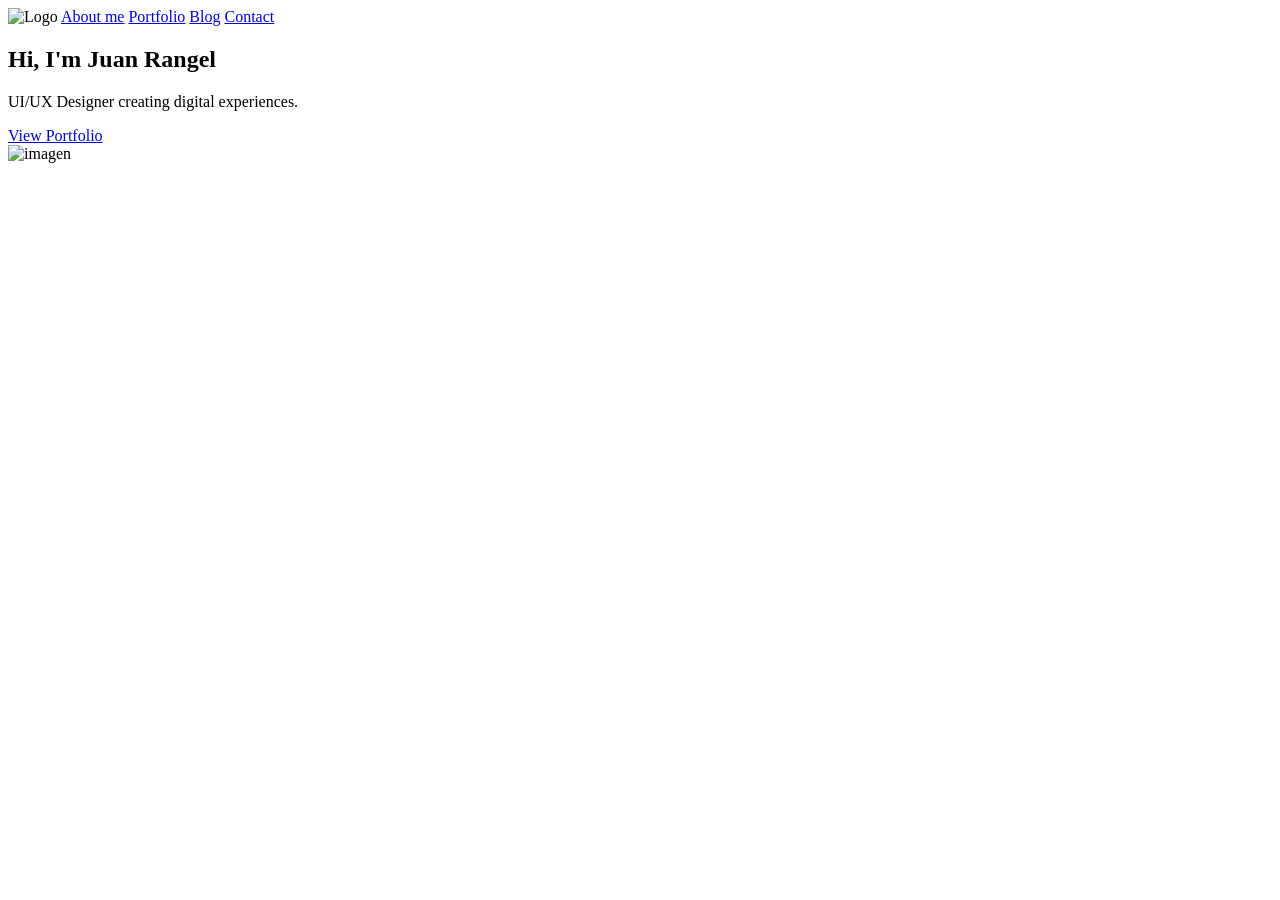
==== index.html @ 152e1e92 "Index.html Index del home" ====
<!DOCTYPE html>
<html lang="en">
<head>
    <meta charset="UTF-8">
    <meta name="viewport" content="width=device-width, initial-scale=1.0">
    <title>Portfolio</title>
    <link rel="stylesheet" href="styles.css">
  
</head>
  
<body>

  <header>
    
    <nav class="menu">
      
      <img src="https://i.pinimg.com/736x/96/4f/c0/964fc0e6080055c6d252a51069392390.jpg" alt="Logo" class="logo">
      
        <a href="1">About me</a>
        <a href="1">Portfolio</a>
        <a href="1">Blog</a>
        <a href="1">Contact</a>
    </nav>
</header>
  
    <section class="arriba">
      <div class="izq">
        <h1>Hi, I'm Juan Rangel</h1>
      
        <p>UI/UX Designer creating digital experiences.</p>
        <a href="#">View Portfolio</a>
      </div>
      <div class="imagen">
<img src="https://i.pinimg.com/736x/03/8a/bc/038abc4747577353326d698ac62e4a8b.jpg" alt="imagen">
      </div>
      
    </section>
  
 
    </body>
</html>
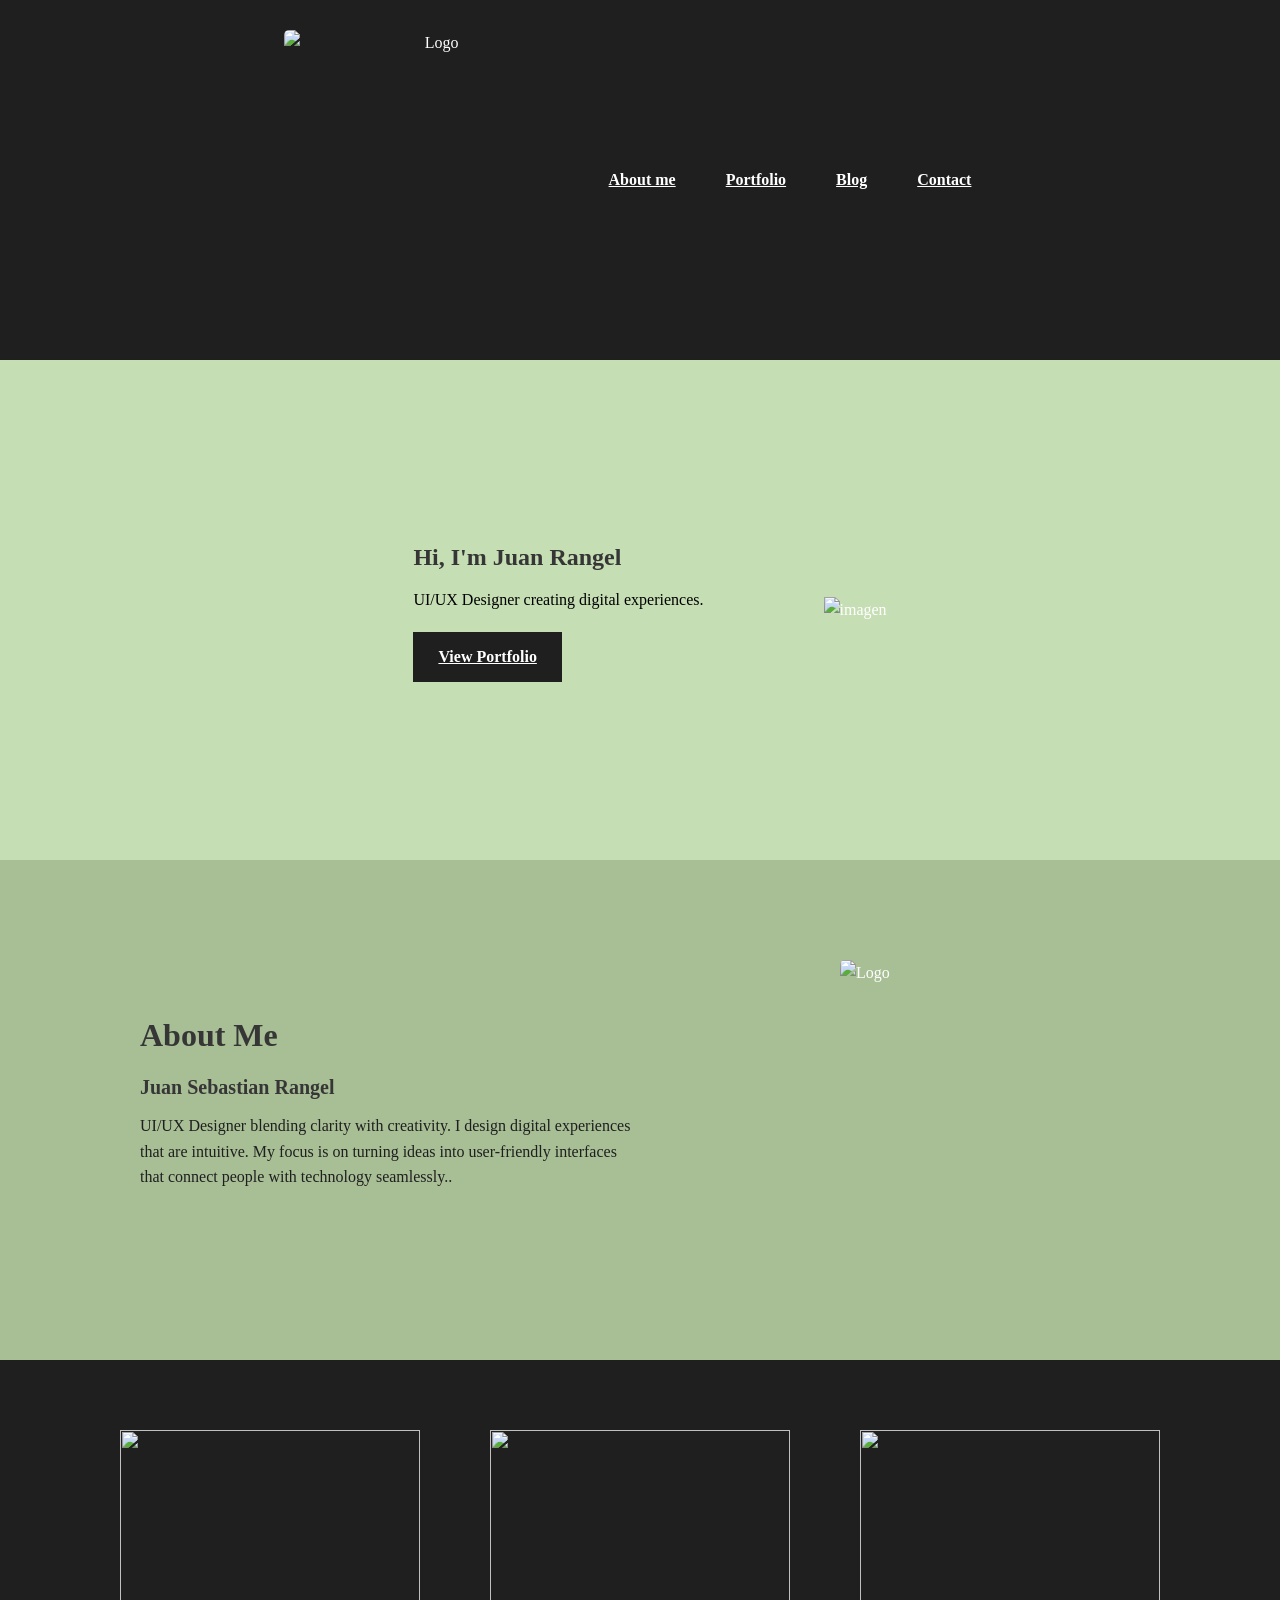
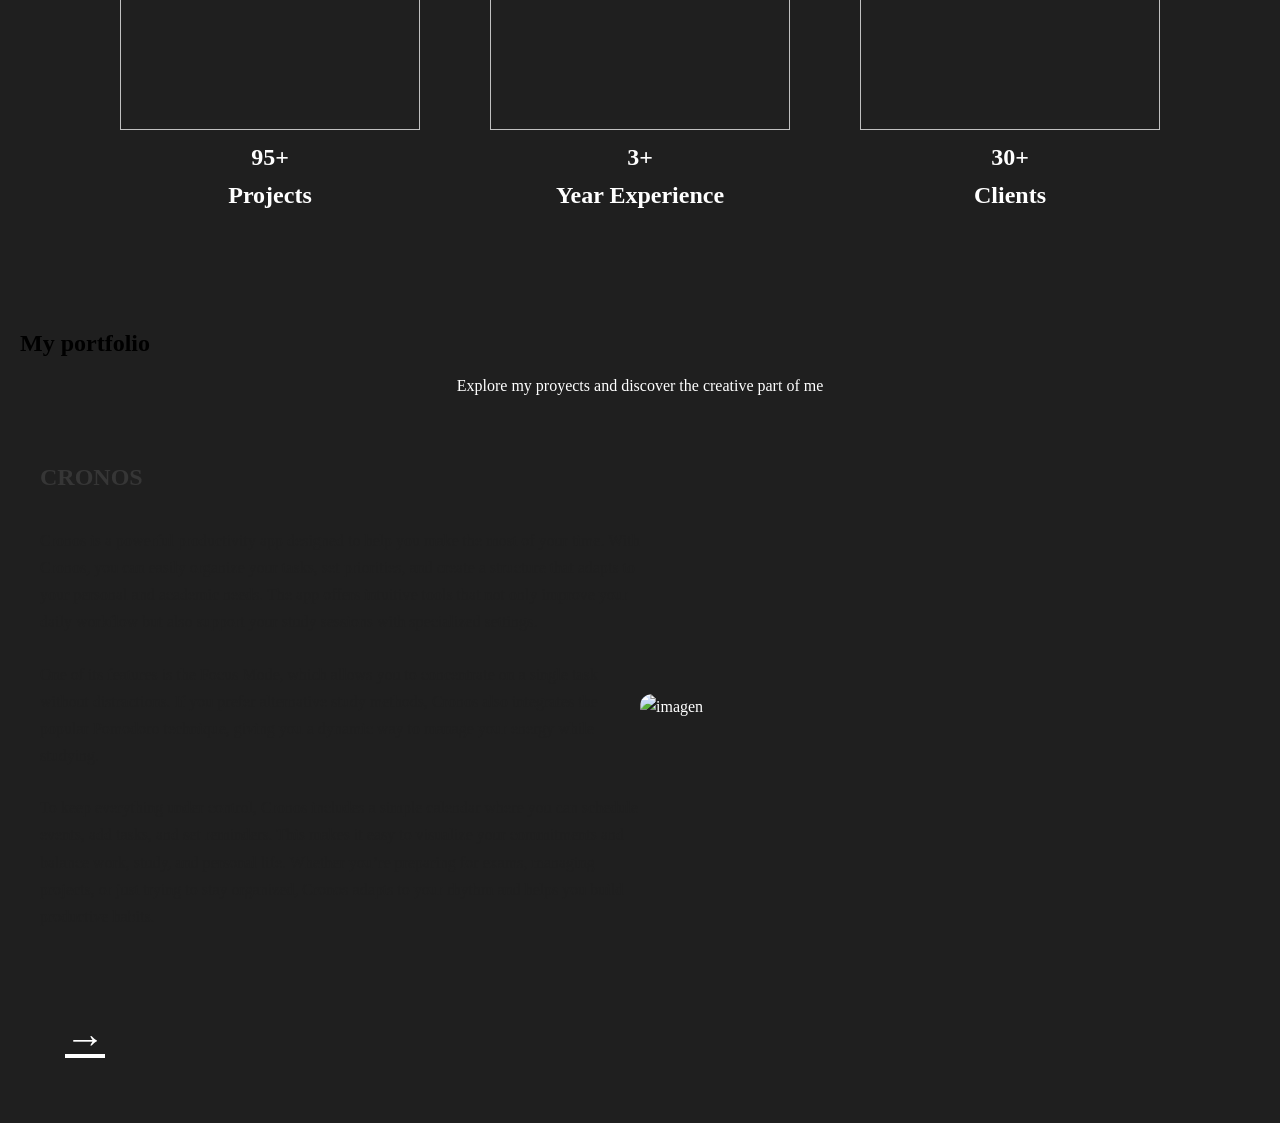
==== commit a25dbd79: "Pg + Css Pagina con toda la informacion y se pego todo el css" ====
--- a/index.html
+++ b/index.html
@@ -36,6 +36,81 @@
       
     </section>
   
+<div class="about">
+  <div class="about-texto">
+        <h1>About Me</h1>
+      <h4>Juan Sebastian Rangel</h4>
+        <p>UI/UX Designer blending clarity with creativity. I design digital experiences that are intuitive. My focus is on turning ideas into user-friendly interfaces that connect people with technology seamlessly..</p>
+  </div>
+  <div class="about-imagen">
+   <img src="https://i.pinimg.com/736x/96/4f/c0/964fc0e6080055c6d252a51069392390.jpg" alt="Logo" class="logo"> 
+</div>
+  
+  
+</div>
+  <section class="datos">
+  <div>
+    <img src="https://images.emojiterra.com/google/android-pie/512px/1f477.png" class="icono">
+    <h2>95+</h2>
+    <h2>Projects</h2>
+  </div>
+
+  <div>
+    <img src="https://images.emojiterra.com/google/android-pie/512px/23f3.png" class="icono2">
+    <h2>3+</h2>
+    <h2>Year Experience</h2>
+  </div>
+
+  <div>
+    <img src="https://images.emojiterra.com/google/android-10/512px/1f91d.png" class="icono">
+    <h2>30+</h2>
+    <h2>Clients</h2>
+  </div>
+</section>
  
+
+<section class="portafolio">
+    <h1 class="titulo"> My portfolio </h1>
+    
+    <p class="titulo1"> Explore my proyects and discover the creative part of me </p>
+    </section>
+    
+    <section class="contenedor">
+      
+    <div class ="Descripcion">
+    <h1> CRONOS </H1>
+    
+      <div class="textoizq">
+        
+    <p> Cronos is a powerful productivity app designed to help you make the most of your time. With Cronos, you can easily organize your tasks, set priorities, and create a structure that adapts to your personal and academic needs. The app offers intuitive tools that not only improve your daily workflow but also support your study sessions with specialized settings.</p>
+      </div>
+      
+      
+      
+      <div class="textoder">
+        
+<p>One of its features is the Focus Mode, which allows you to concentrate on a single task without distractions. If you prefer alternative study methods, Cronos also integrates the popular Pomodoro technique, giving you a dynamic way to manage your energy while studying.</p>
+        
+      </div>
+      
+      <div class="textoaba">
+ 
+<p>To keep everything under control, Cronos includes a simple calendar where you can schedule events, add tasks, and set reminders. This makes it easy to visualize your commitments and balance work, study, and personal life. Whether you’re preparing for exams, managing projects, or just trying to stay organized, Cronos adapts to your rhythm and helps you build productive habits.</p>
+    
+      </div>
+      </div>
+      
+    <div class="imagenes">
+      <img src="https://i.pinimg.com/1200x/70/ba/c4/70bac45bb9eafe92069211b523b75050.jpg" alt="imagen">
+      
+      
+    </div>  
+      
+    </section>
+    
+      <a href="#" class="link">
+        &rarr;
+      </a>
+    
     </body>
 </html>
--- a/styles.css
+++ b/styles.css
@@ -0,0 +1,277 @@
+body {
+  margin: 0;
+  font-family: Verdana;
+  background: #1F1F1F;
+  color: #FFFFFF;
+}
+.portafolio {
+  text-align: center;
+  padding: 40px 20px;
+}
+
+.titulo {
+  color: #C6DEB4;
+  margin-bottom: 10px;
+}
+
+.titulo1 {
+  color: #FFFFFF;
+}
+.contenedor {
+  display: flex;
+  align-items: stretch; 
+  max-width: 1200px;
+  margin: auto;
+} 
+
+.Descripcion {
+
+  flex: 1;
+
+}
+
+.Descripcion h1 {
+  margin-top: 0;
+  margin-bottom: 30px;
+  
+}
+
+.textoizq,
+.textoder,
+.textoaba {
+  margin-bottom: 25px;
+  line-height: 1.7;
+  text-align: left;
+}
+.imagenes {
+  flex: 1;
+  display: flex;
+  align-items: center;
+  width: 100%;
+}
+
+.imagenes img {
+  width: 100%;
+  height: auto;
+  border-radius: 12px;
+}
+
+.link {
+  display: flex;
+  font-size: 40px;
+  color: white;      
+  margin: 40px;
+  justify-content:center;
+}
+
+.link:hover {
+  color: #C6DEB4;
+}
+
+* {
+  margin: 0;
+  padding: 0;
+  box-sizing: border-box;
+}
+
+body {
+    font-family: verdana;
+    line-height: 1.6;
+    margin: 0;
+    background-color: #1F1F1F;
+}
+.titulo,
+.arriba p,
+.arriba a{
+  max-width:500px;
+  color:black;
+}
+.arriba {
+  background:#C6DEB4;
+  min-height:500px;
+  padding:60px;
+  display:flex;
+  gap:100px;
+  align-items:center;
+  justify-content: center;
+}
+.titulo {
+    display: flex;
+    align-items: center;
+    gap: 15px;
+}
+
+.titulo img {
+    width: 100px;
+    height: 100px;
+    object-fit: cover;
+    
+}
+header {
+    padding: 30px 0;
+    
+}
+
+nav {
+    text-align: center;
+}
+
+nav a:hover {
+    color: #C6DEB4;
+}
+
+
+h1 {
+    margin-bottom: 10px;
+    color: #363636;
+}
+h2 {
+  color: white;
+  text-align: center;
+}
+h4 {
+    font-size: 20px;
+    margin-bottom: 10px;
+    color: #363636;
+}
+
+p {
+    margin-bottom: 20px;
+    font-size: 16px;
+    color: #1F1F1F;
+}
+.der p, izq
+{
+  color:black;
+}
+a[href="#"] {
+    display: inline-block;
+    background-color: #1f1f1f;
+    color: white;
+    padding: 12px 25px;
+    font-weight: bold;
+}
+
+a[href="#"]:hover {
+    background-color: #363636;
+}
+
+a[href="1"] {
+    display: inline-block;
+    
+    color: white;
+    padding: 12px 25px;
+    font-weight: bold;
+}
+
+a[href="1"]:hover {
+    background-color: #1f1f1f;
+}
+
+.imagen img {
+  width:100%;
+  max-width:700px;
+}
+.der {
+  display:flex;
+  flex-direction:column;
+  padding: 20px;
+  color:black;
+}
+.izq {
+  padding: 20px;
+  flex-direction:column;
+}
+
+.datos {
+  background: #1f1f1f;
+  color: white;
+  display: flex;
+  justify-content: center;
+  gap: 80px;
+  padding: 40px 0;
+}
+
+.logo{
+  display: flex;
+  align-items: center;
+  gap: 10px;
+  width: 50px;
+  height: 50px;
+  border-radius: 30px;
+}
+.menu {
+  display:flex;
+  align-items:center;
+  justify-content:center;
+  
+}
+
+* {
+  margin: 0;
+  padding: 0;
+  box-sizing: border-box;
+}
+
+body {
+    font-family: verdana;
+    line-height: 1.6;
+    margin: 0;
+    background-color: #1F1F1F;
+}
+
+.about{
+  display: flex;
+  justify-content: center;
+  align-items: center;
+  padding: 80px;
+  background-color: #a8bf96;
+  min-height: 500px;
+  gap: 200px
+}
+
+.about-texto{
+  flex:1;
+  max-width: 500px;
+  }
+h1 {
+    margin-bottom: 10px;
+    color: #363636;
+}
+h2 {
+  color: white;
+  text-align: center;
+}
+h4 {
+    font-size: 20px;
+    margin-bottom: 10px;
+    color: #363636;
+}
+
+.logo {
+  border-radius: 5px;
+  width: 300px;
+  height: 300px;
+  display: flex;
+  justify-content: center;
+}
+
+.datos{
+  display: flex;
+  justify-content: center;
+  padding: 70px;
+  min-height: 500px;
+  gap: 70px
+}
+
+.icono {
+  align-items: center;  
+  width: 300px;
+  height: 300px;
+  }
+
+.icono2 {
+    
+  width: 300px;
+  height: 300px;
+  }
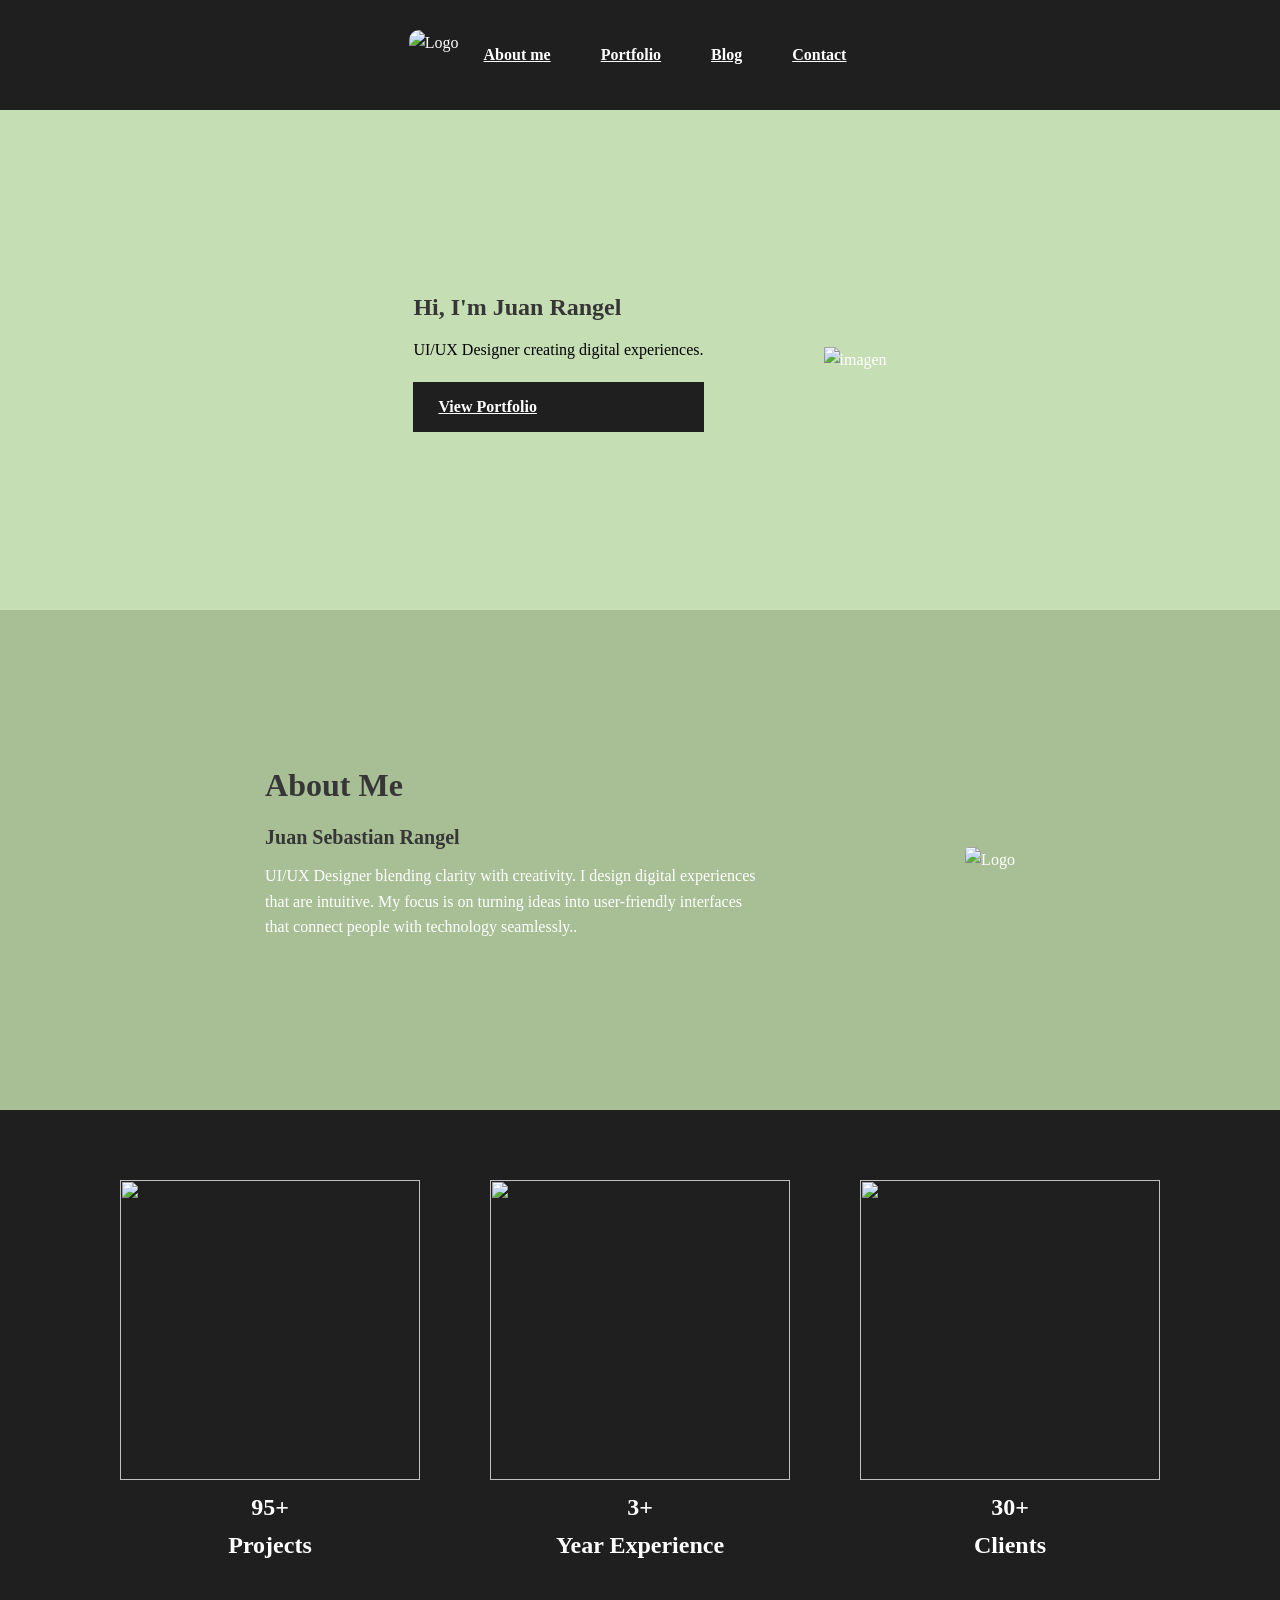
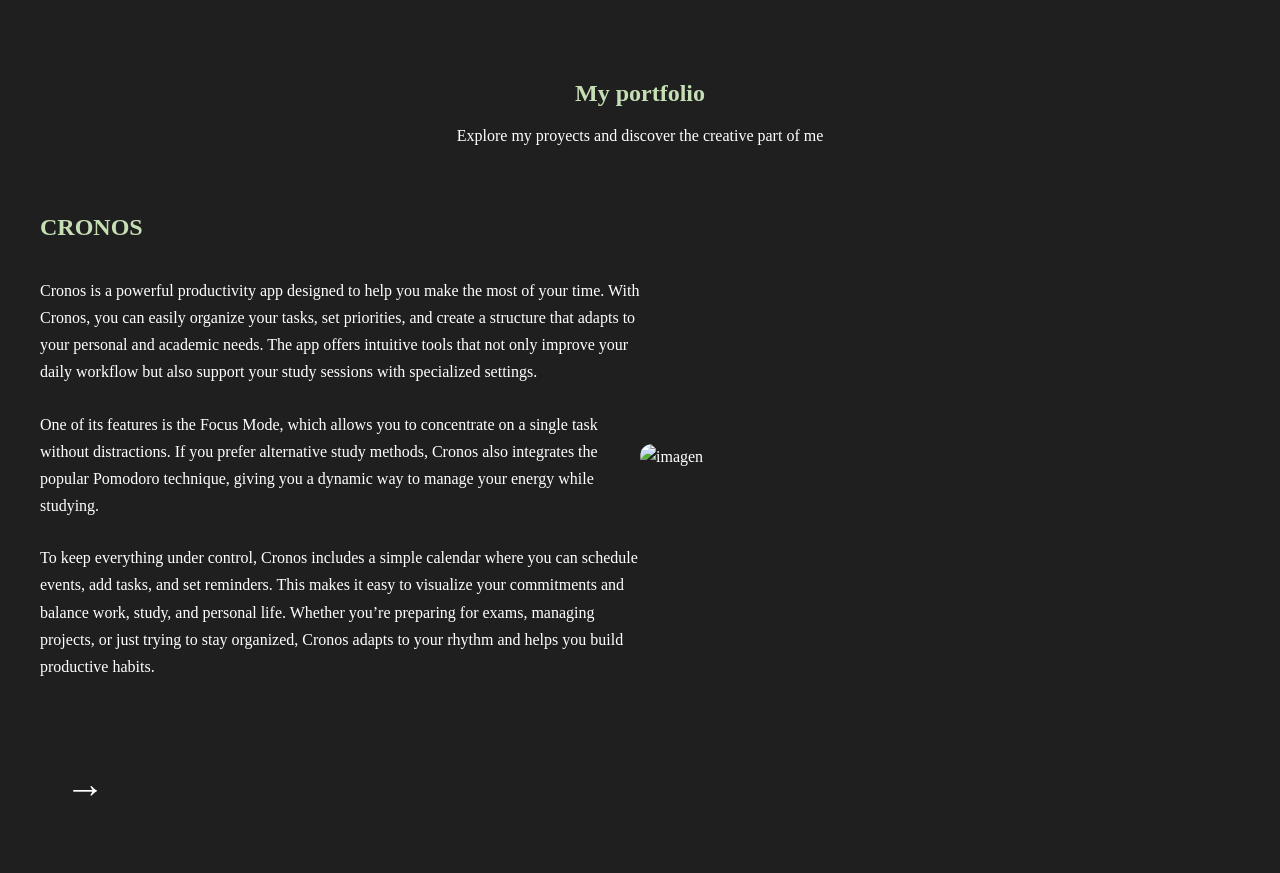
==== commit 58817479: "arreglos - css" ====
--- a/index.html
+++ b/index.html
@@ -43,7 +43,7 @@
         <p>UI/UX Designer blending clarity with creativity. I design digital experiences that are intuitive. My focus is on turning ideas into user-friendly interfaces that connect people with technology seamlessly..</p>
   </div>
   <div class="about-imagen">
-   <img src="https://i.pinimg.com/736x/96/4f/c0/964fc0e6080055c6d252a51069392390.jpg" alt="Logo" class="logo"> 
+   <img src="https://i.pinimg.com/736x/96/4f/c0/964fc0e6080055c6d252a51069392390.jpg" alt="Logo" class="logo2"> 
 </div>
   
   
@@ -78,7 +78,7 @@
     <section class="contenedor">
       
     <div class ="Descripcion">
-    <h1> CRONOS </H1>
+    <h1 class="titulo"> CRONOS </H1>
     
       <div class="textoizq">
         
--- a/styles.css
+++ b/styles.css
@@ -1,39 +1,105 @@
+* {
+  margin: 0;
+  padding: 0;
+  box-sizing: border-box;
+}
+
+
 body {
-  margin: 0;
   font-family: Verdana;
+  line-height: 1.6;
   background: #1F1F1F;
   color: #FFFFFF;
 }
+
+h1 {
+  margin-bottom: 10px;
+  color: #363636;
+}
+
+h2 {
+  color: white;
+  text-align: center;
+}
+
+h4 {
+  font-size: 20px;
+  margin-bottom: 10px;
+  color: #363636;
+}
+
+p {
+  margin-bottom: 20px;
+  font-size: 16px;
+}
+
+
+.arriba {
+  background: #C6DEB4;
+  min-height: 500px;
+  padding: 60px;
+  display: flex;
+  gap: 100px;
+  align-items: center;
+  justify-content: center;
+}
+
+.arriba p,
+.arriba a {
+  max-width: 500px;
+  color: black;
+}
+
+
+.titulo {
+  
+  align-items: center;
+  gap: 15px;
+  color: #C6DEB4;
+}
+
+.titulo img {
+  width: 100px;
+  height: 100px;
+  object-fit: cover;
+}
+
+.titulo1 {
+  color: white;
+}
+
+
+header {
+  padding: 30px 0;
+}
+
+nav {
+  text-align: center;
+}
+
+nav a:hover {
+  color: #C6DEB4;
+}
+
+/* PORTAFOLIO */
 .portafolio {
   text-align: center;
   padding: 40px 20px;
 }
 
-.titulo {
-  color: #C6DEB4;
-  margin-bottom: 10px;
-}
-
-.titulo1 {
-  color: #FFFFFF;
-}
 .contenedor {
   display: flex;
-  align-items: stretch; 
+  align-items: stretch;
   max-width: 1200px;
   margin: auto;
-} 
+}
 
 .Descripcion {
-
   flex: 1;
-
 }
 
 .Descripcion h1 {
-  margin-top: 0;
   margin-bottom: 30px;
-  
 }
 
 .textoizq,
@@ -43,11 +109,12 @@
   line-height: 1.7;
   text-align: left;
 }
+
+
 .imagenes {
   flex: 1;
   display: flex;
   align-items: center;
-  width: 100%;
 }
 
 .imagenes img {
@@ -56,222 +123,107 @@
   border-radius: 12px;
 }
 
+/* LINKS */
 .link {
   display: flex;
   font-size: 40px;
-  color: white;      
+  color: white;
   margin: 40px;
-  justify-content:center;
+  justify-content: center;
+  text-decoration: none;
 }
 
 .link:hover {
   color: #C6DEB4;
 }
 
-* {
-  margin: 0;
-  padding: 0;
-  box-sizing: border-box;
-}
-
-body {
-    font-family: verdana;
-    line-height: 1.6;
-    margin: 0;
-    background-color: #1F1F1F;
-}
-.titulo,
-.arriba p,
-.arriba a{
-  max-width:500px;
-  color:black;
-}
-.arriba {
-  background:#C6DEB4;
-  min-height:500px;
-  padding:60px;
-  display:flex;
-  gap:100px;
-  align-items:center;
-  justify-content: center;
-}
-.titulo {
-    display: flex;
-    align-items: center;
-    gap: 15px;
-}
-
-.titulo img {
-    width: 100px;
-    height: 100px;
-    object-fit: cover;
-    
-}
-header {
-    padding: 30px 0;
-    
-}
-
-nav {
-    text-align: center;
-}
-
-nav a:hover {
-    color: #C6DEB4;
-}
-
-
-h1 {
-    margin-bottom: 10px;
-    color: #363636;
-}
-h2 {
-  color: white;
-  text-align: center;
-}
-h4 {
-    font-size: 20px;
-    margin-bottom: 10px;
-    color: #363636;
-}
-
-p {
-    margin-bottom: 20px;
-    font-size: 16px;
-    color: #1F1F1F;
-}
-.der p, izq
-{
-  color:black;
-}
+/* BOTONES */
+a[href="#"],
+a[href="1"] {
+  display: inline-block;
+  padding: 12px 25px;
+  font-weight: bold;
+  color: white;
+}
+
 a[href="#"] {
-    display: inline-block;
-    background-color: #1f1f1f;
-    color: white;
-    padding: 12px 25px;
-    font-weight: bold;
+  background-color: #1f1f1f;
 }
 
 a[href="#"]:hover {
-    background-color: #363636;
-}
-
-a[href="1"] {
-    display: inline-block;
-    
-    color: white;
-    padding: 12px 25px;
-    font-weight: bold;
+  background-color: #363636;
 }
 
 a[href="1"]:hover {
-    background-color: #1f1f1f;
-}
-
-.imagen img {
-  width:100%;
-  max-width:700px;
-}
-.der {
-  display:flex;
-  flex-direction:column;
-  padding: 20px;
-  color:black;
-}
-.izq {
-  padding: 20px;
-  flex-direction:column;
-}
-
-.datos {
-  background: #1f1f1f;
-  color: white;
-  display: flex;
-  justify-content: center;
-  gap: 80px;
-  padding: 40px 0;
-}
-
-.logo{
-  display: flex;
-  align-items: center;
-  gap: 10px;
-  width: 50px;
-  height: 50px;
-  border-radius: 30px;
-}
-.menu {
-  display:flex;
-  align-items:center;
-  justify-content:center;
-  
-}
-
-* {
-  margin: 0;
-  padding: 0;
-  box-sizing: border-box;
-}
-
-body {
-    font-family: verdana;
-    line-height: 1.6;
-    margin: 0;
-    background-color: #1F1F1F;
-}
-
-.about{
+  background-color: #1f1f1f;
+}
+
+/* SECCIONES */
+.about {
   display: flex;
   justify-content: center;
   align-items: center;
   padding: 80px;
   background-color: #a8bf96;
   min-height: 500px;
-  gap: 200px
-}
-
-.about-texto{
-  flex:1;
+  gap: 200px;
+}
+
+.about-texto {
+  flex: 1;
   max-width: 500px;
-  }
-h1 {
-    margin-bottom: 10px;
-    color: #363636;
-}
-h2 {
-  color: white;
-  text-align: center;
-}
-h4 {
-    font-size: 20px;
-    margin-bottom: 10px;
-    color: #363636;
+}
+
+/* LAYOUT */
+.der {
+  display: flex;
+  flex-direction: column;
+  padding: 20px;
+  color: black;
+}
+
+.izq {
+  display: flex;
+  flex-direction: column;
+  padding: 20px;
+}
+
+/* DATOS */
+.datos {
+  background: #1f1f1f;
+  color: white;
+  display: flex;
+  justify-content: center;
+  gap: 70px;
+  padding: 70px;
+  min-height: 500px;
+}
+
+/* IMAGENES / ICONOS */
+.imagen img {
+  width: 100%;
+  max-width: 700px;
 }
 
 .logo {
-  border-radius: 5px;
+  width: 50px;
+  height: 50px;
+  border-radius: 10px;
+}
+.logo2 {
   width: 300px;
   height: 300px;
-  display: flex;
-  justify-content: center;
-}
-
-.datos{
-  display: flex;
-  justify-content: center;
-  padding: 70px;
-  min-height: 500px;
-  gap: 70px
-}
-
-.icono {
-  align-items: center;  
+  border-radius: 5px;
+}
+.icono,
+.icono2 {
   width: 300px;
   height: 300px;
-  }
-
-.icono2 {
-    
-  width: 300px;
-  height: 300px;
-  }+}
+
+/* MENU */
+.menu {
+  display: flex;
+  align-items: center;
+  justify-content: center;
+}
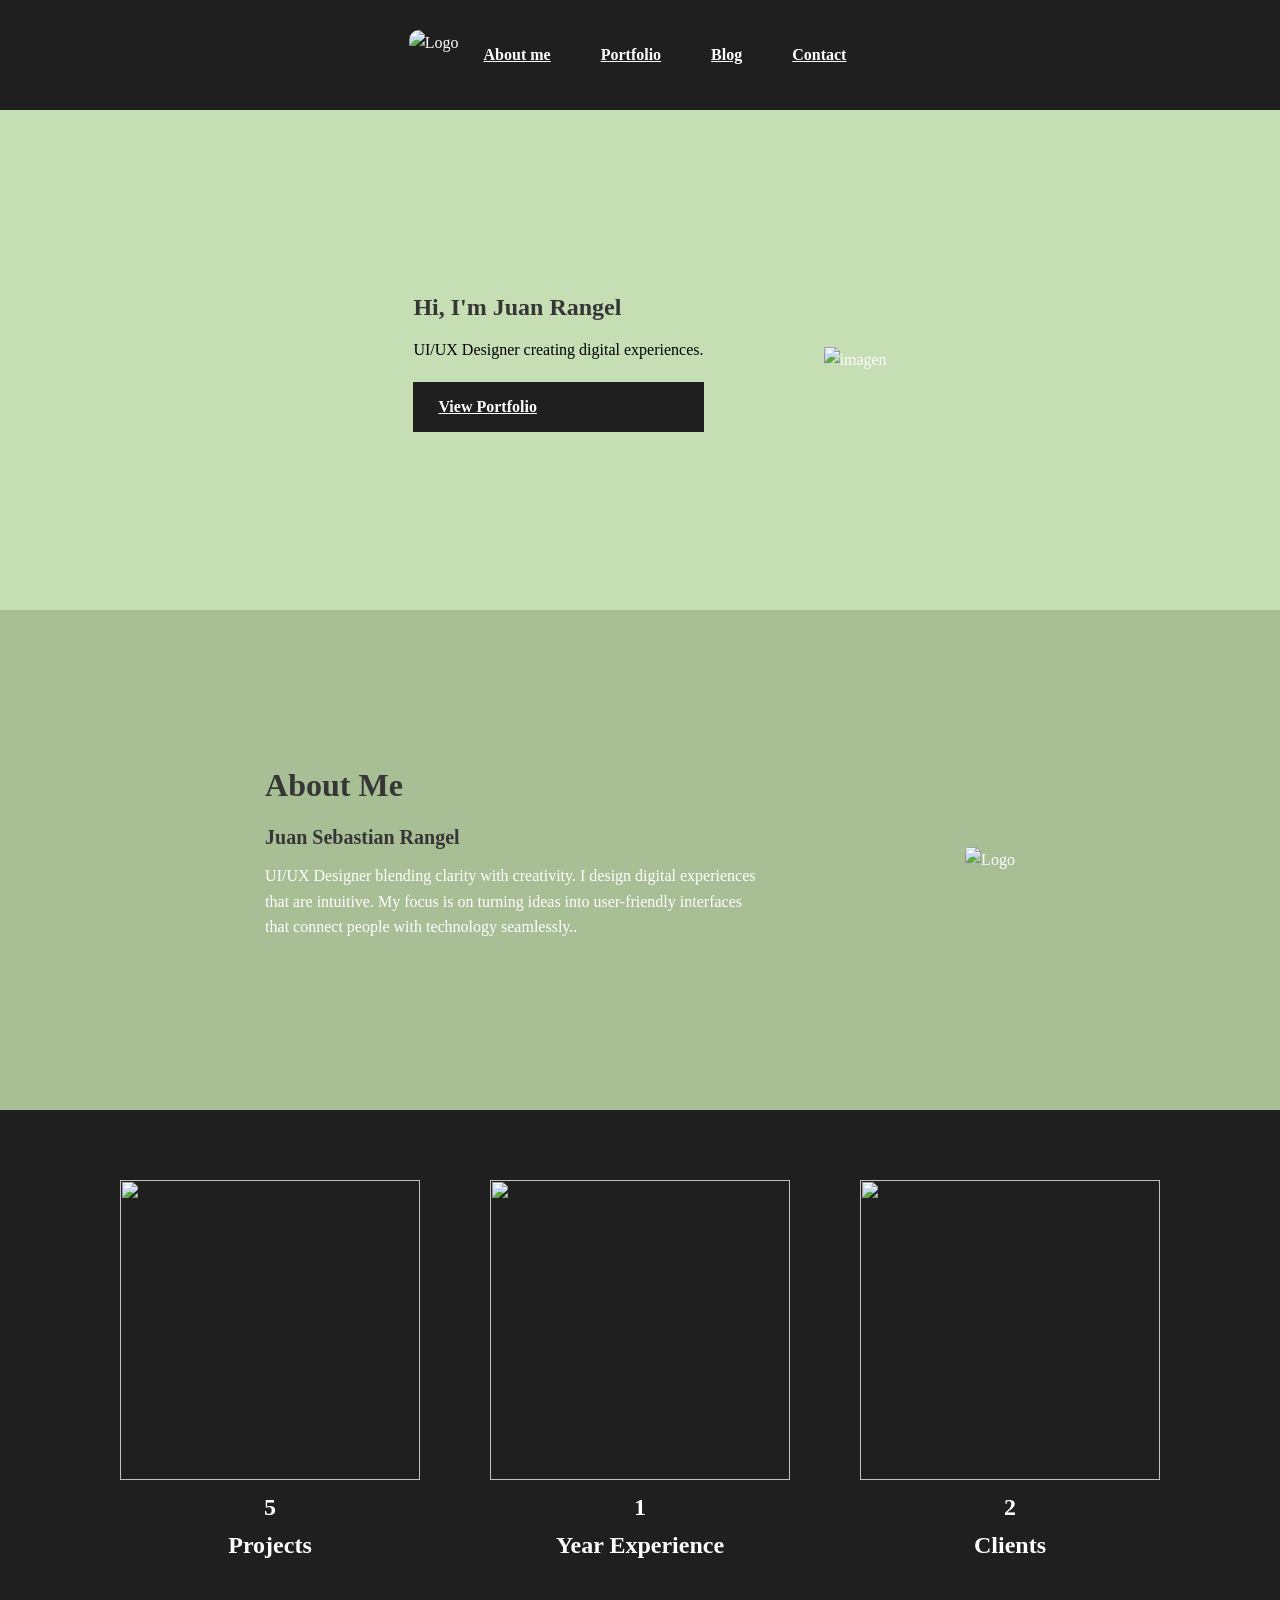
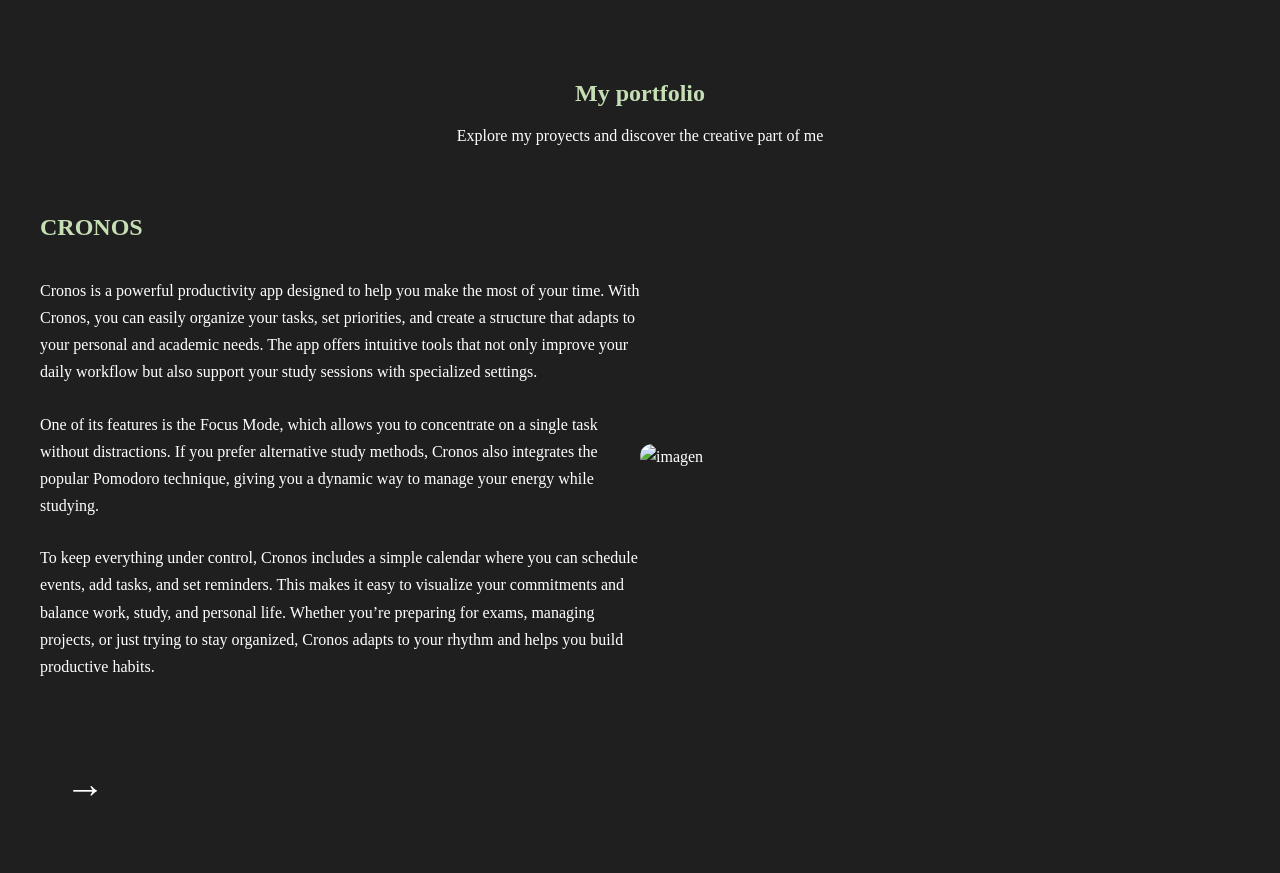
==== commit ca42b6cb: "Javascript conectado, contador y pagina responsive" ====
--- a/index.html
+++ b/index.html
@@ -51,19 +51,19 @@
   <section class="datos">
   <div>
     <img src="https://images.emojiterra.com/google/android-pie/512px/1f477.png" class="icono">
-    <h2>95+</h2>
+    <h2><span class="contador">95</span></h2>
     <h2>Projects</h2>
   </div>
 
   <div>
     <img src="https://images.emojiterra.com/google/android-pie/512px/23f3.png" class="icono2">
-    <h2>3+</h2>
+    <h2><span class="contador">3</span></h2>
     <h2>Year Experience</h2>
   </div>
 
   <div>
     <img src="https://images.emojiterra.com/google/android-10/512px/1f91d.png" class="icono">
-    <h2>30+</h2>
+    <h2><span class="contador">30</span></h2>
     <h2>Clients</h2>
   </div>
 </section>
@@ -112,5 +112,7 @@
         &rarr;
       </a>
     
+
+  <script src="script.js"> </script>
     </body>
 </html>
--- a/styles.css
+++ b/styles.css
@@ -158,6 +158,12 @@
   background-color: #1f1f1f;
 }
 
+a[href="#"]:hover, 
+a[href="1"]:hover {
+  transform: scale(1.3);
+  transition: 2s;
+}
+
 /* SECCIONES */
 .about {
   display: flex;
@@ -226,4 +232,25 @@
   display: flex;
   align-items: center;
   justify-content: center;
+}
+
+/* Responsive */
+
+@media (max-width: 768px) {
+  .arriba, .about, .datos, .contenedor, .menu {
+    flex-direction: column !important;
+    text-align: center;
+    padding: 20px;
+    gap: 30px;
+  }
+
+  .imagen img, .logo2, .icono, .icono2, .imagenes img {
+    width: 100%;
+    max-width: 250px;
+    height: auto;
+  }
+
+  .textoizq, .textoder, .textoaba {
+    text-align: center;
+  }
 }
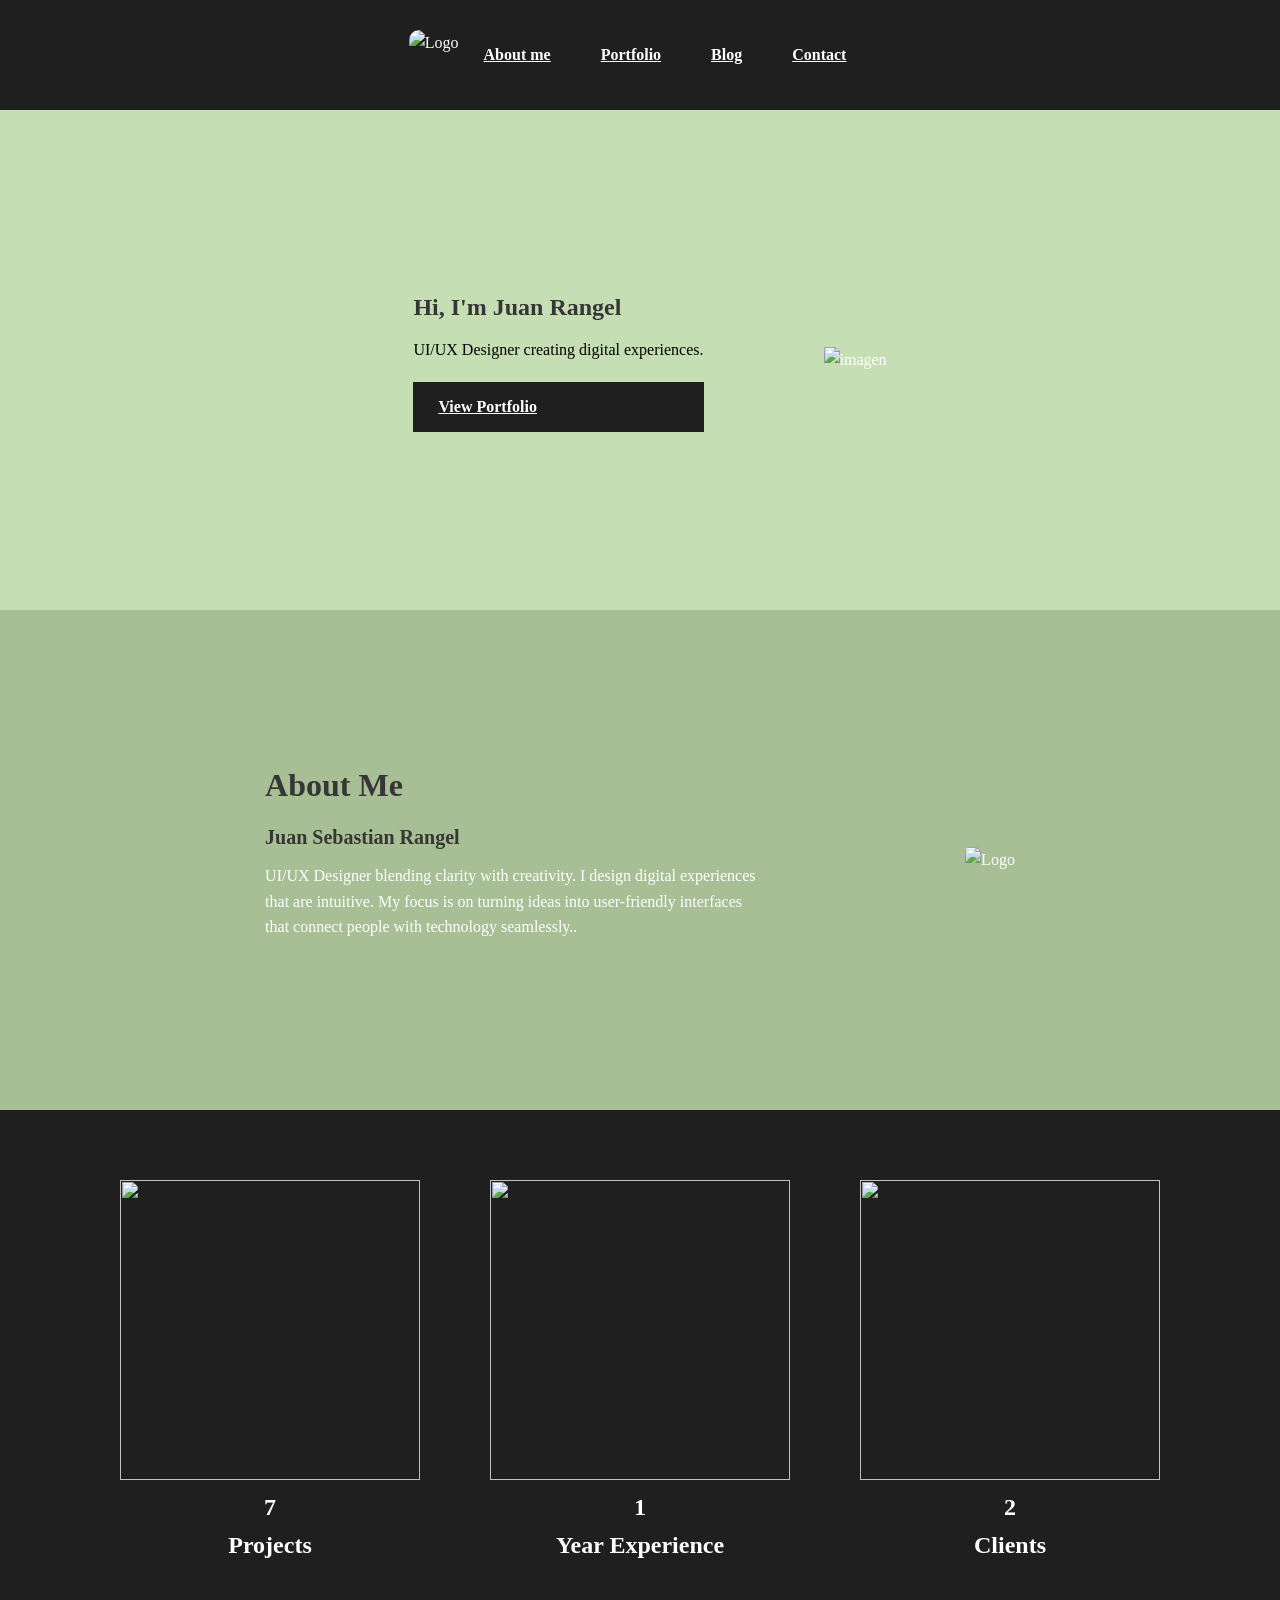
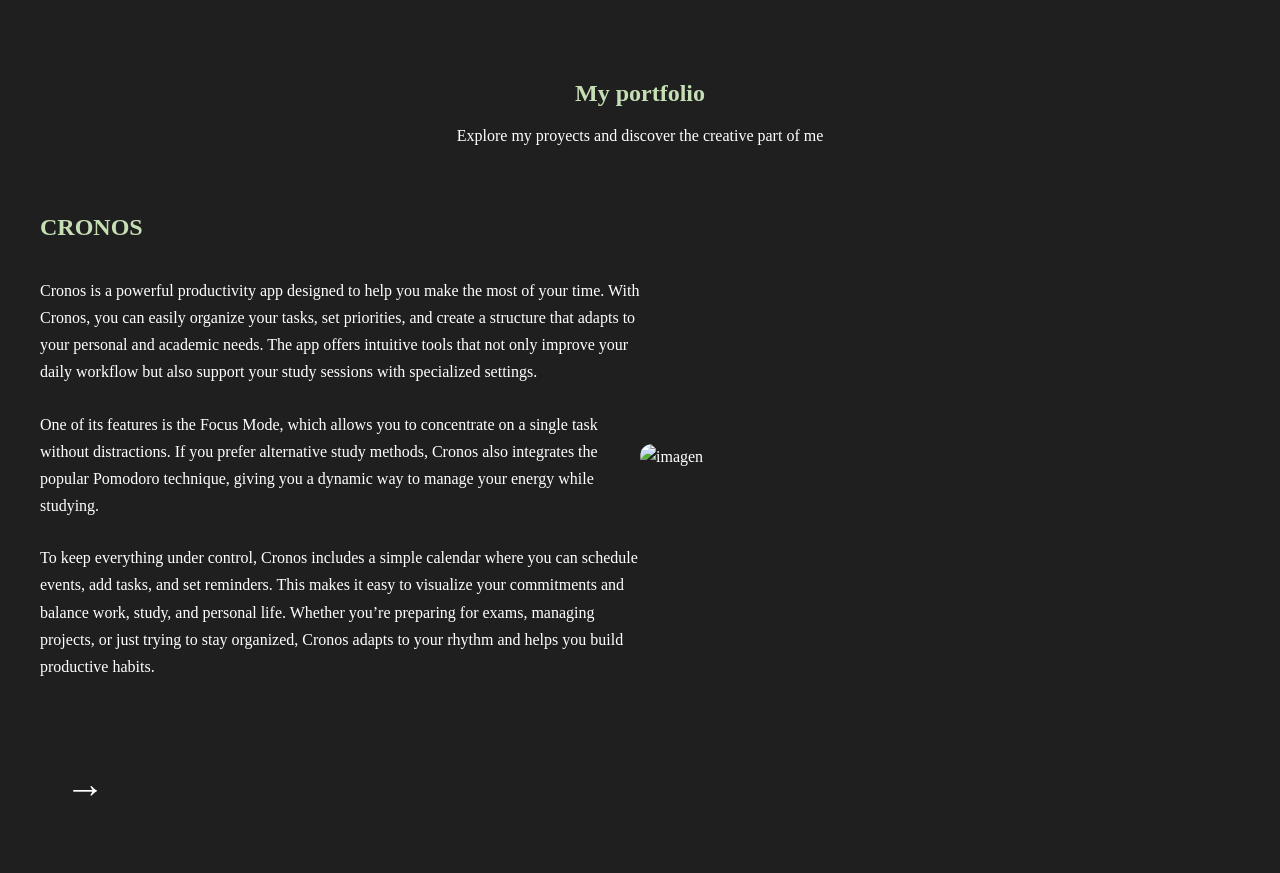
==== commit 86dbdd97: "subida contador" ====
--- a/index.html
+++ b/index.html
@@ -51,7 +51,7 @@
   <section class="datos">
   <div>
     <img src="https://images.emojiterra.com/google/android-pie/512px/1f477.png" class="icono">
-    <h2><span class="contador">95</span></h2>
+    <h2><span class="contador">125</span></h2>
     <h2>Projects</h2>
   </div>
 
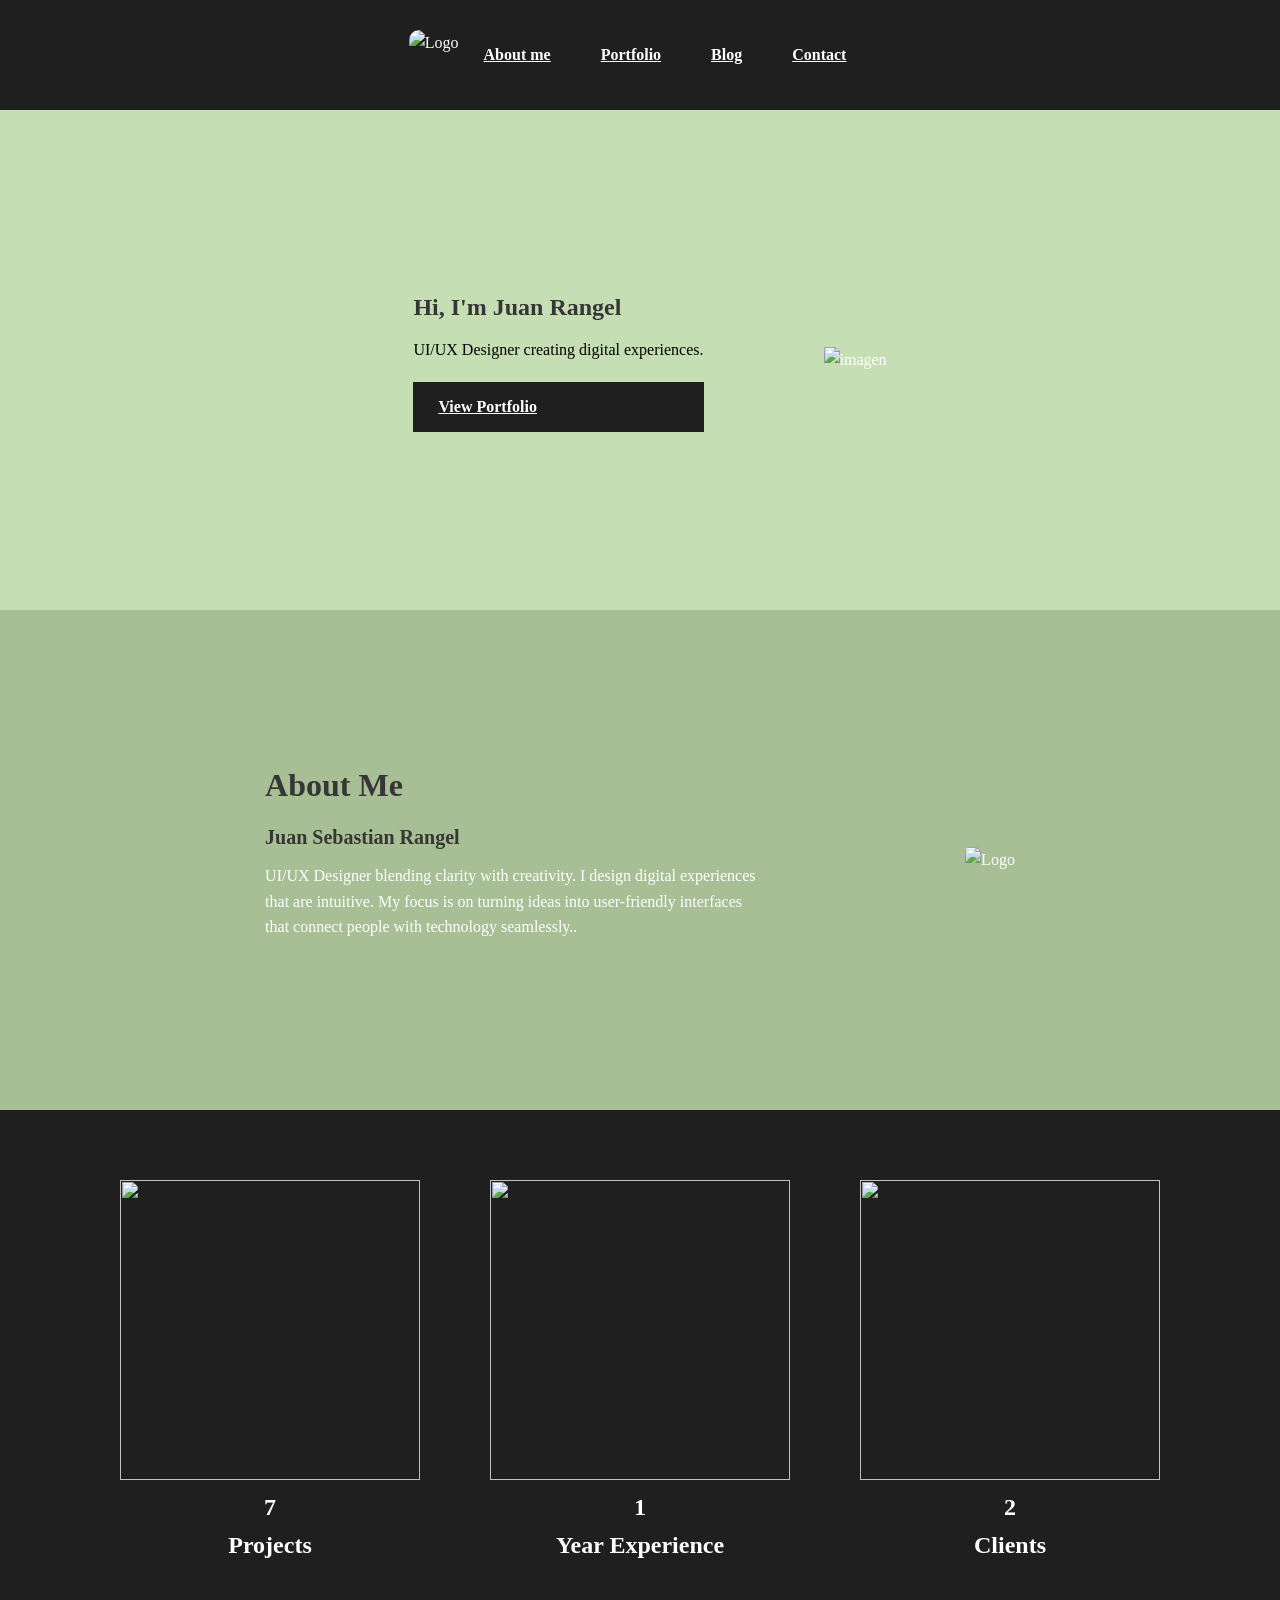
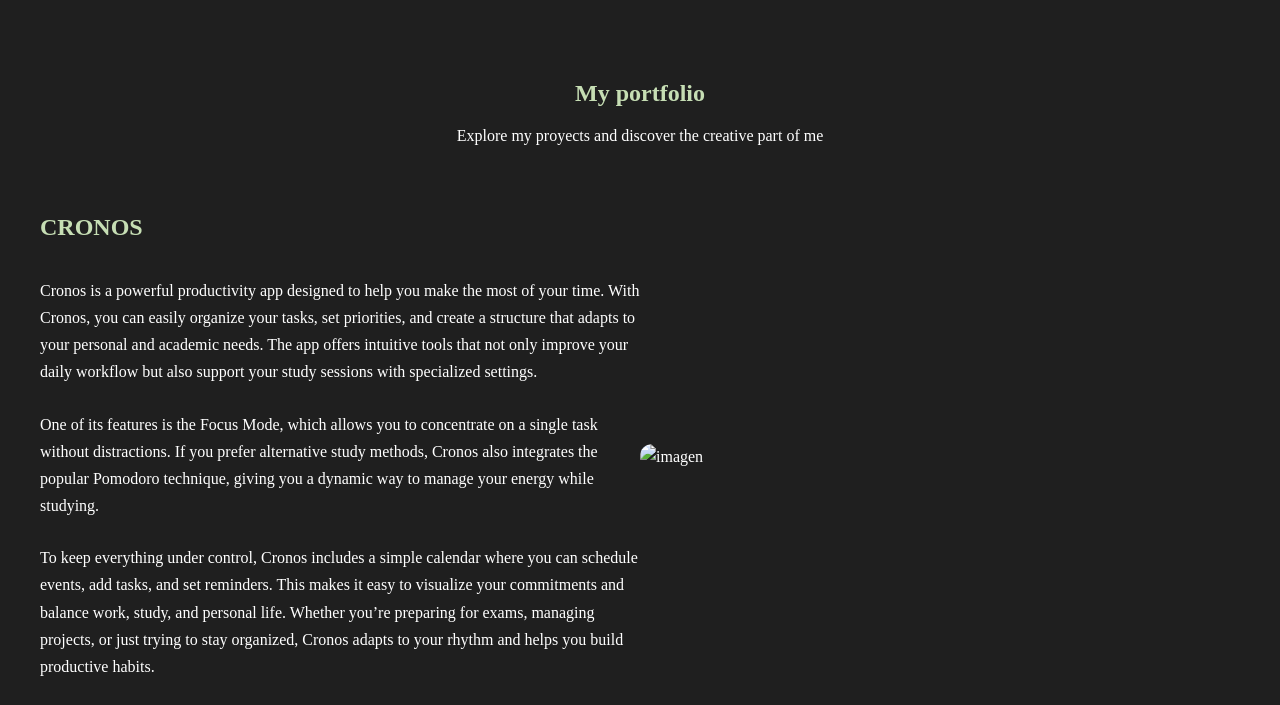
==== commit ab85f8b3: "quitar boton" ====
--- a/index.html
+++ b/index.html
@@ -108,9 +108,7 @@
       
     </section>
     
-      <a href="#" class="link">
-        &rarr;
-      </a>
+      
     
 
   <script src="script.js"> </script>
